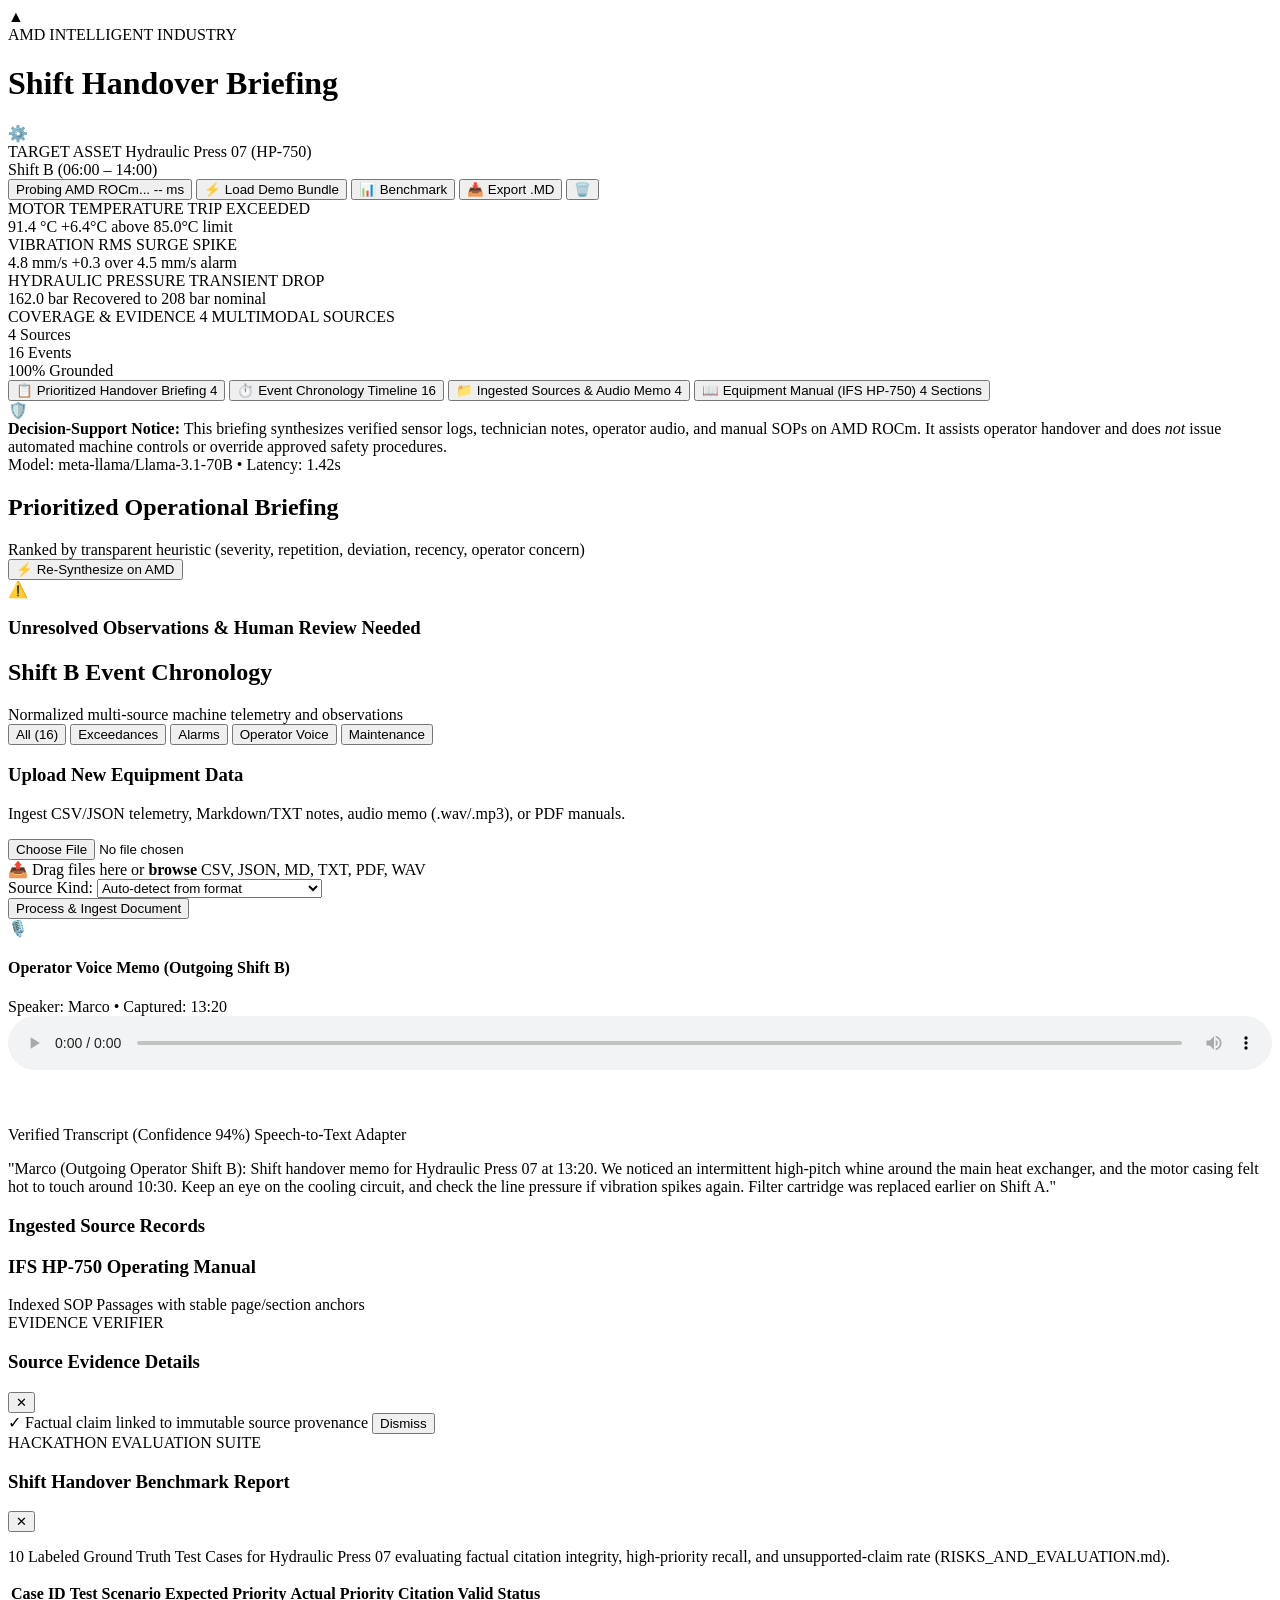
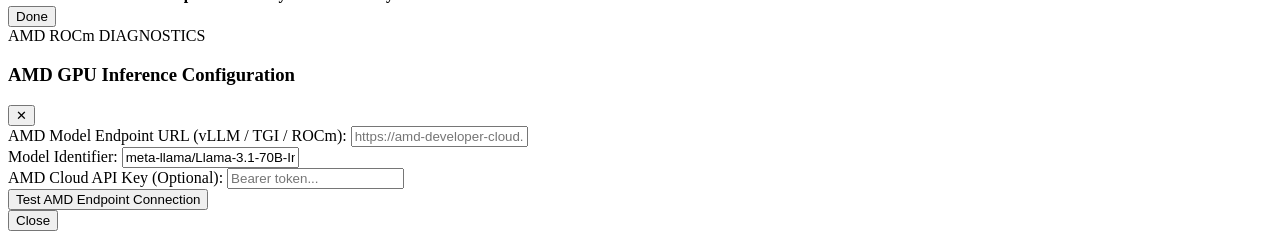
==== app/static/index.html @ 0ea18a29 "feat: complete shift handover briefing prototype for AMD Intelligent Industry track" ====
<!DOCTYPE html>
<html lang="en">
<head>
  <meta charset="UTF-8">
  <meta name="viewport" content="width=device-width, initial-scale=1.0">
  <title>Shift Handover Briefing — AMD Intelligent Industry</title>
  <link rel="preconnect" href="https://fonts.googleapis.com">
  <link rel="preconnect" href="https://fonts.gstatic.com" crossorigin>
  <link href="https://fonts.googleapis.com/css2?family=Inter:wght@300;400;500;600;700&family=JetBrains+Mono:wght@400;500;600&family=Outfit:wght@500;600;700;800&display=swap" rel="stylesheet">
  <link rel="stylesheet" href="/static/css/style.css">
</head>
<body class="dark-theme">

  <!-- Top Navigation & AMD ROCm Bar -->
  <header class="app-header">
    <div class="header-left">
      <div class="brand-badge">
        <span class="amd-icon">▲</span>
        <div class="brand-titles">
          <span class="brand-pre">AMD INTELLIGENT INDUSTRY</span>
          <h1 class="brand-name">Shift Handover Briefing</h1>
        </div>
      </div>
      <div class="asset-selector-pill">
        <span class="asset-icon">⚙️</span>
        <div class="asset-details">
          <span class="asset-label">TARGET ASSET</span>
          <span class="asset-val" id="assetDisplayName">Hydraulic Press 07 (HP-750)</span>
        </div>
        <span class="shift-badge" id="shiftBadge">Shift B (06:00 – 14:00)</span>
      </div>
    </div>

    <div class="header-right">
      <!-- Live AMD Health Badge -->
      <button class="amd-status-pill" id="amdStatusBtn" onclick="openAmdModal()" title="View AMD Inference Diagnostics">
        <span class="pulse-dot" id="amdPulseDot"></span>
        <span class="amd-status-label" id="amdStatusText">Probing AMD ROCm...</span>
        <span class="amd-latency-tag" id="amdLatencyTag">-- ms</span>
      </button>

      <!-- Global Actions -->
      <button class="btn btn-primary" id="btnLoadDemo" onclick="loadDemoBundle()">
        <span class="btn-icon">⚡</span> Load Demo Bundle
      </button>
      <button class="btn btn-outline" id="btnRunBenchmark" onclick="runBenchmark()">
        <span class="btn-icon">📊</span> Benchmark
      </button>
      <button class="btn btn-outline" id="btnExportMd" onclick="exportMarkdown()">
        <span class="btn-icon">📥</span> Export .MD
      </button>
      <button class="btn btn-ghost" id="btnReset" onclick="resetSession()" title="Clear session data">
        <span class="btn-icon">🗑️</span>
      </button>
    </div>
  </header>

  <!-- Telemetry Headline Ticker -->
  <section class="telemetry-deck">
    <div class="telemetry-card alert-critical">
      <div class="telemetry-header">
        <span class="telemetry-name">MOTOR TEMPERATURE</span>
        <span class="telemetry-status-tag tag-critical">TRIP EXCEEDED</span>
      </div>
      <div class="telemetry-body">
        <span class="telemetry-value" id="valMotorTemp">91.4</span>
        <span class="telemetry-unit">°C</span>
        <span class="telemetry-delta">+6.4°C above 85.0°C limit</span>
      </div>
      <div class="telemetry-sparkline" id="sparkMotor">
        <div class="spark-bar" style="height: 40%"></div>
        <div class="spark-bar" style="height: 55%"></div>
        <div class="spark-bar alert" style="height: 80%"></div>
        <div class="spark-bar" style="height: 60%"></div>
        <div class="spark-bar alert" style="height: 85%"></div>
        <div class="spark-bar" style="height: 65%"></div>
        <div class="spark-bar alert-crit" style="height: 100%"></div>
      </div>
    </div>

    <div class="telemetry-card alert-warning">
      <div class="telemetry-header">
        <span class="telemetry-name">VIBRATION RMS</span>
        <span class="telemetry-status-tag tag-warning">SURGE SPIKE</span>
      </div>
      <div class="telemetry-body">
        <span class="telemetry-value" id="valVibRms">4.8</span>
        <span class="telemetry-unit">mm/s</span>
        <span class="telemetry-delta">+0.3 over 4.5 mm/s alarm</span>
      </div>
      <div class="telemetry-sparkline" id="sparkVib">
        <div class="spark-bar" style="height: 35%"></div>
        <div class="spark-bar" style="height: 38%"></div>
        <div class="spark-bar" style="height: 32%"></div>
        <div class="spark-bar alert" style="height: 95%"></div>
        <div class="spark-bar" style="height: 45%"></div>
        <div class="spark-bar" style="height: 40%"></div>
        <div class="spark-bar" style="height: 42%"></div>
      </div>
    </div>

    <div class="telemetry-card">
      <div class="telemetry-header">
        <span class="telemetry-name">HYDRAULIC PRESSURE</span>
        <span class="telemetry-status-tag tag-normal">TRANSIENT DROP</span>
      </div>
      <div class="telemetry-body">
        <span class="telemetry-value" id="valPressure">162.0</span>
        <span class="telemetry-unit">bar</span>
        <span class="telemetry-delta">Recovered to 208 bar nominal</span>
      </div>
      <div class="telemetry-sparkline" id="sparkPressure">
        <div class="spark-bar" style="height: 85%"></div>
        <div class="spark-bar" style="height: 85%"></div>
        <div class="spark-bar alert-dip" style="height: 45%"></div>
        <div class="spark-bar" style="height: 88%"></div>
        <div class="spark-bar" style="height: 82%"></div>
        <div class="spark-bar" style="height: 86%"></div>
        <div class="spark-bar" style="height: 84%"></div>
      </div>
    </div>

    <div class="telemetry-card data-coverage-card">
      <div class="telemetry-header">
        <span class="telemetry-name">COVERAGE & EVIDENCE</span>
        <span class="telemetry-status-tag tag-info">4 MULTIMODAL SOURCES</span>
      </div>
      <div class="coverage-metrics">
        <div class="metric-col">
          <span class="metric-num" id="metricSources">4</span>
          <span class="metric-lbl">Sources</span>
        </div>
        <div class="metric-col">
          <span class="metric-num" id="metricEvents">16</span>
          <span class="metric-lbl">Events</span>
        </div>
        <div class="metric-col">
          <span class="metric-num" id="metricCitations">100%</span>
          <span class="metric-lbl">Grounded</span>
        </div>
      </div>
    </div>
  </section>

  <!-- Tab Bar Navigation -->
  <nav class="app-tabs">
    <button class="tab-btn active" onclick="switchTab('handoverTab')">
      <span class="tab-icon">📋</span> Prioritized Handover Briefing
      <span class="tab-badge" id="tabItemsBadge">4</span>
    </button>
    <button class="tab-btn" onclick="switchTab('timelineTab')">
      <span class="tab-icon">⏱️</span> Event Chronology Timeline
      <span class="tab-badge" id="tabEventsBadge">16</span>
    </button>
    <button class="tab-btn" onclick="switchTab('sourcesTab')">
      <span class="tab-icon">📁</span> Ingested Sources & Audio Memo
      <span class="tab-badge" id="tabSourcesBadge">4</span>
    </button>
    <button class="tab-btn" onclick="switchTab('manualTab')">
      <span class="tab-icon">📖</span> Equipment Manual (IFS HP-750)
      <span class="tab-badge">4 Sections</span>
    </button>
  </nav>

  <!-- Main Work Area -->
  <main class="app-main">

    <!-- TAB 1: Handover Briefing -->
    <section class="tab-content active" id="handoverTab">
      
      <!-- Safety Boundary Banner -->
      <div class="safety-banner">
        <span class="safety-icon">🛡️</span>
        <div class="safety-content">
          <strong>Decision-Support Notice:</strong> This briefing synthesizes verified sensor logs, technician notes, operator audio, and manual SOPs on AMD ROCm. It assists operator handover and does <em>not</em> issue automated machine controls or override approved safety procedures.
        </div>
        <div class="safety-meta" id="handoverMetaPill">
          Model: meta-llama/Llama-3.1-70B • Latency: 1.42s
        </div>
      </div>

      <!-- Action Toolbar -->
      <div class="handover-toolbar">
        <div class="toolbar-left">
          <h2>Prioritized Operational Briefing</h2>
          <span class="toolbar-sub">Ranked by transparent heuristic (severity, repetition, deviation, recency, operator concern)</span>
        </div>
        <div class="toolbar-right">
          <button class="btn btn-sm btn-outline" onclick="generateHandover()">
            <span>⚡</span> Re-Synthesize on AMD
          </button>
        </div>
      </div>

      <!-- Handover Items List -->
      <div class="handover-list" id="handoverItemsContainer">
        <!-- Rendered dynamically -->
      </div>

      <!-- Unresolved Questions / Safety Follow-ups -->
      <div class="unresolved-card" id="unresolvedContainer">
        <div class="unresolved-header">
          <span class="unresolved-icon">⚠️</span>
          <h3>Unresolved Observations & Human Review Needed</h3>
        </div>
        <ul class="unresolved-list" id="unresolvedList">
          <!-- Rendered dynamically -->
        </ul>
      </div>
    </section>

    <!-- TAB 2: Event Chronology Timeline -->
    <section class="tab-content" id="timelineTab">
      <div class="timeline-toolbar">
        <div class="toolbar-left">
          <h2>Shift B Event Chronology</h2>
          <span class="toolbar-sub">Normalized multi-source machine telemetry and observations</span>
        </div>
        <div class="timeline-filters" id="timelineFilters">
          <button class="filter-pill active" onclick="filterTimeline('all')">All (16)</button>
          <button class="filter-pill" onclick="filterTimeline('threshold_exceeded')">Exceedances</button>
          <button class="filter-pill" onclick="filterTimeline('alarm')">Alarms</button>
          <button class="filter-pill" onclick="filterTimeline('operator_observation')">Operator Voice</button>
          <button class="filter-pill" onclick="filterTimeline('maintenance')">Maintenance</button>
        </div>
      </div>

      <div class="timeline-track" id="timelineTrackContainer">
        <!-- Rendered dynamically -->
      </div>
    </section>

    <!-- TAB 3: Ingested Sources & Audio Memo -->
    <section class="tab-content" id="sourcesTab">
      <div class="sources-grid">
        
        <!-- Left: Upload Box -->
        <div class="sources-col">
          <div class="panel-card">
            <h3>Upload New Equipment Data</h3>
            <p class="panel-desc">Ingest CSV/JSON telemetry, Markdown/TXT notes, audio memo (.wav/.mp3), or PDF manuals.</p>

            <form class="upload-dropzone" id="uploadForm" onsubmit="handleUpload(event)">
              <input type="file" id="fileInput" required class="file-input-hidden" onchange="updateFileName(this)">
              <div class="dropzone-content" onclick="document.getElementById('fileInput').click()">
                <span class="dropzone-icon">📤</span>
                <span class="dropzone-text" id="dropzoneText">Drag files here or <strong>browse</strong></span>
                <span class="dropzone-types">CSV, JSON, MD, TXT, PDF, WAV</span>
              </div>
              
              <div class="upload-options">
                <div class="form-row">
                  <label for="uploadKind">Source Kind:</label>
                  <select id="uploadKind" class="form-select">
                    <option value="">Auto-detect from format</option>
                    <option value="machine_log">Machine Telemetry (CSV/JSON)</option>
                    <option value="maintenance_note">Maintenance Note (MD/TXT)</option>
                    <option value="operator_audio">Operator Voice Memo (WAV/MP3)</option>
                    <option value="manual">Equipment Manual (PDF/MD)</option>
                  </select>
                </div>
              </div>

              <button type="submit" class="btn btn-primary btn-block" id="btnUploadSubmit">
                Process & Ingest Document
              </button>
            </form>
          </div>

          <!-- Operator Audio Player Card -->
          <div class="panel-card audio-panel" id="audioMemoPanel">
            <div class="audio-panel-header">
              <span class="audio-icon">🎙️</span>
              <div>
                <h4>Operator Voice Memo (Outgoing Shift B)</h4>
                <span class="audio-meta">Speaker: Marco • Captured: 13:20</span>
              </div>
            </div>

            <!-- HTML5 Audio Controller -->
            <div class="audio-player-wrapper">
              <audio id="audioPlayer" controls preload="metadata" style="width: 100%;">
                <source src="/api/sources/src-audio-memo-marco/download" type="audio/wav">
                Your browser does not support audio playback.
              </audio>
            </div>

            <!-- Waveform Canvas -->
            <canvas id="waveformCanvas" class="waveform-canvas" width="400" height="48"></canvas>

            <div class="transcript-box">
              <div class="transcript-header">
                <span>Verified Transcript (Confidence 94%)</span>
                <span class="transcript-model">Speech-to-Text Adapter</span>
              </div>
              <p class="transcript-text" id="transcriptText">
                "Marco (Outgoing Operator Shift B): Shift handover memo for Hydraulic Press 07 at 13:20. We noticed an intermittent high-pitch whine around the main heat exchanger, and the motor casing felt hot to touch around 10:30. Keep an eye on the cooling circuit, and check the line pressure if vibration spikes again. Filter cartridge was replaced earlier on Shift A."
              </p>
            </div>
          </div>
        </div>

        <!-- Right: Ingested Documents List -->
        <div class="sources-col">
          <div class="panel-card">
            <h3>Ingested Source Records</h3>
            <div class="sources-list" id="sourcesListContainer">
              <!-- Rendered dynamically -->
            </div>
          </div>
        </div>

      </div>
    </section>

    <!-- TAB 4: Manual & SOP Knowledge Base -->
    <section class="tab-content" id="manualTab">
      <div class="manual-viewer">
        <div class="manual-sidebar">
          <h3>IFS HP-750 Operating Manual</h3>
          <span class="manual-sub">Indexed SOP Passages with stable page/section anchors</span>
          <div class="manual-nav" id="manualNav">
            <!-- Rendered dynamically -->
          </div>
        </div>
        <div class="manual-display" id="manualDisplay">
          <div class="manual-passage-view" id="manualPassageContent">
            <!-- Rendered dynamically -->
          </div>
        </div>
      </div>
    </section>

  </main>

  <!-- Evidence Inspector Drawer / Modal -->
  <div class="modal-overlay" id="evidenceModal" onclick="closeEvidenceModal(event)">
    <div class="modal-card modal-evidence">
      <div class="modal-header">
        <div class="modal-title-row">
          <span class="modal-badge">EVIDENCE VERIFIER</span>
          <h3 id="evidenceTitle">Source Evidence Details</h3>
        </div>
        <button class="modal-close" onclick="closeEvidenceModalDirect()">✕</button>
      </div>
      <div class="modal-body" id="evidenceBody">
        <!-- Rendered dynamically -->
      </div>
      <div class="modal-footer">
        <span class="evidence-grounded-note">✓ Factual claim linked to immutable source provenance</span>
        <button class="btn btn-outline" onclick="closeEvidenceModalDirect()">Dismiss</button>
      </div>
    </div>
  </div>

  <!-- Benchmark Evaluation Modal -->
  <div class="modal-overlay" id="benchmarkModal" onclick="closeBenchmarkModal(event)">
    <div class="modal-card modal-lg">
      <div class="modal-header">
        <div class="modal-title-row">
          <span class="modal-badge-amd">HACKATHON EVALUATION SUITE</span>
          <h3>Shift Handover Benchmark Report</h3>
        </div>
        <button class="modal-close" onclick="closeBenchmarkModalDirect()">✕</button>
      </div>

      <div class="modal-body">
        <p class="benchmark-intro">
          10 Labeled Ground Truth Test Cases for Hydraulic Press 07 evaluating factual citation integrity, high-priority recall, and unsupported-claim rate (RISKS_AND_EVALUATION.md).
        </p>

        <!-- Benchmark Scorecards -->
        <div class="benchmark-scorecards" id="benchmarkScorecards">
          <!-- Rendered dynamically -->
        </div>

        <!-- Detailed Test Case Table -->
        <div class="benchmark-table-wrapper">
          <table class="benchmark-table">
            <thead>
              <tr>
                <th>Case ID</th>
                <th>Test Scenario</th>
                <th>Expected Priority</th>
                <th>Actual Priority</th>
                <th>Citation Valid</th>
                <th>Status</th>
              </tr>
            </thead>
            <tbody id="benchmarkTableBody">
              <!-- Rendered dynamically -->
            </tbody>
          </table>
        </div>
      </div>

      <div class="modal-footer">
        <button class="btn btn-primary" onclick="closeBenchmarkModalDirect()">Done</button>
      </div>
    </div>
  </div>

  <!-- AMD Endpoint Diagnostics Modal -->
  <div class="modal-overlay" id="amdModal" onclick="closeAmdModal(event)">
    <div class="modal-card">
      <div class="modal-header">
        <div class="modal-title-row">
          <span class="modal-badge-amd">AMD ROCm DIAGNOSTICS</span>
          <h3>AMD GPU Inference Configuration</h3>
        </div>
        <button class="modal-close" onclick="closeAmdModalDirect()">✕</button>
      </div>

      <div class="modal-body">
        <div class="amd-info-box" id="amdDiagInfo">
          <!-- Rendered dynamically -->
        </div>

        <form class="amd-config-form" onsubmit="testAmdEndpoint(event)">
          <div class="form-group">
            <label for="cfgAmdUrl">AMD Model Endpoint URL (vLLM / TGI / ROCm):</label>
            <input type="text" id="cfgAmdUrl" class="form-input" placeholder="https://amd-developer-cloud.example.com/v1">
          </div>
          <div class="form-group">
            <label for="cfgAmdModel">Model Identifier:</label>
            <input type="text" id="cfgAmdModel" class="form-input" value="meta-llama/Llama-3.1-70B-Instruct">
          </div>
          <div class="form-group">
            <label for="cfgAmdKey">AMD Cloud API Key (Optional):</label>
            <input type="password" id="cfgAmdKey" class="form-input" placeholder="Bearer token...">
          </div>
          <button type="submit" class="btn btn-outline" id="btnTestAmd">
            Test AMD Endpoint Connection
          </button>
        </form>
      </div>

      <div class="modal-footer">
        <button class="btn btn-primary" onclick="closeAmdModalDirect()">Close</button>
      </div>
    </div>
  </div>

  <!-- Scripts -->
  <script src="/static/js/app.js"></script>
</body>
</html>
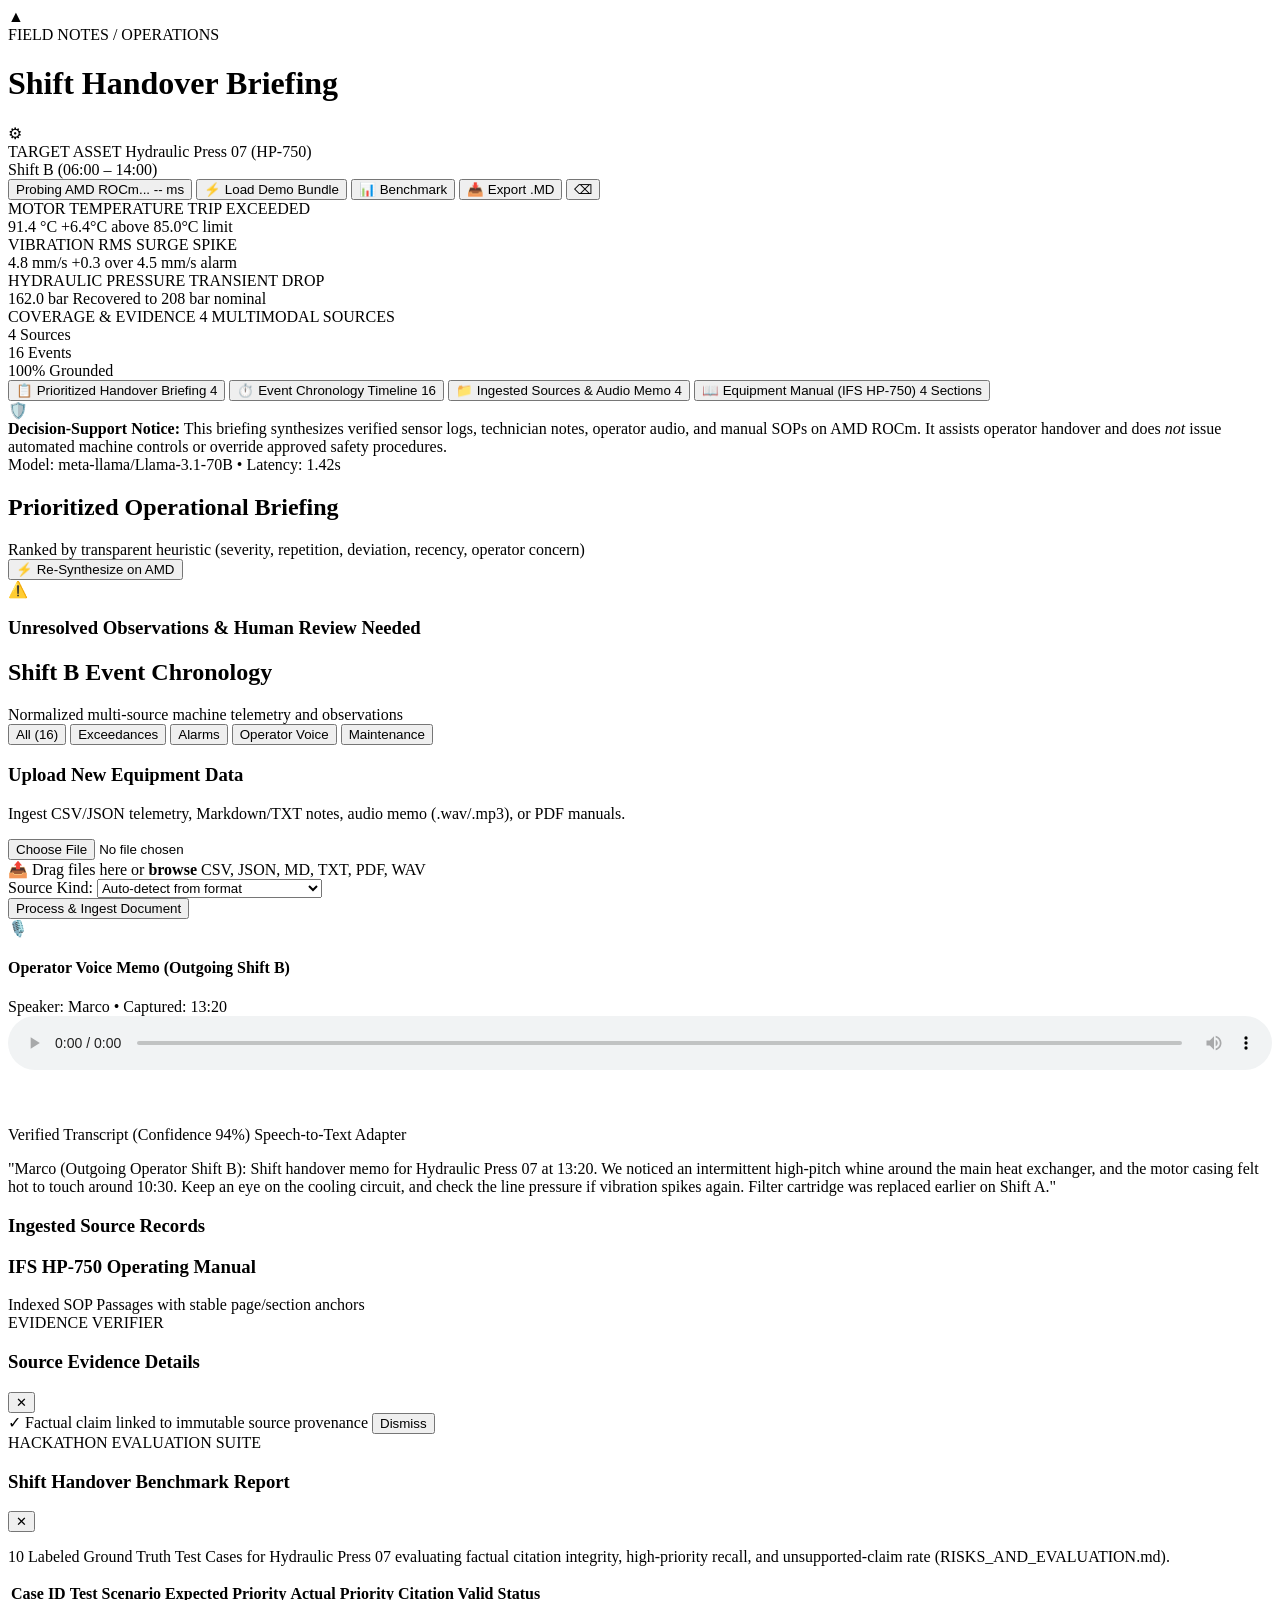
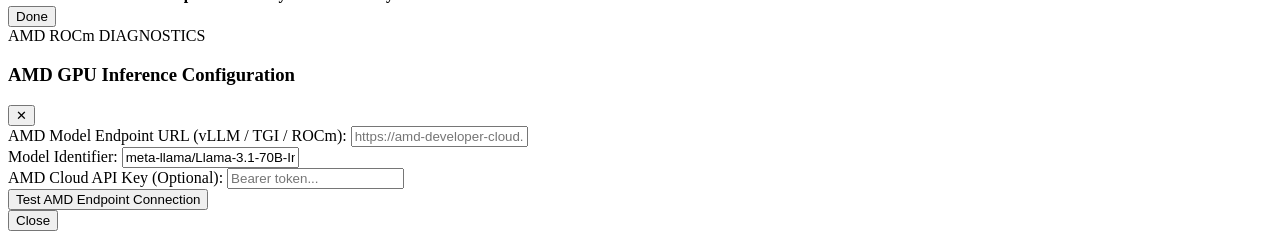
==== commit c737cb43: "feat: refine shift handover experience Add configurable API safety limits, launch tooling, and cover" ====
--- a/app/static/index.html
+++ b/app/static/index.html
@@ -3,11 +3,11 @@
 <head>
   <meta charset="UTF-8">
   <meta name="viewport" content="width=device-width, initial-scale=1.0">
-  <title>Shift Handover Briefing — AMD Intelligent Industry</title>
+  <title>Shift Handover Briefing — Field Notes</title>
   <link rel="preconnect" href="https://fonts.googleapis.com">
   <link rel="preconnect" href="https://fonts.gstatic.com" crossorigin>
-  <link href="https://fonts.googleapis.com/css2?family=Inter:wght@300;400;500;600;700&family=JetBrains+Mono:wght@400;500;600&family=Outfit:wght@500;600;700;800&display=swap" rel="stylesheet">
-  <link rel="stylesheet" href="/static/css/style.css">
+  <link href="https://fonts.googleapis.com/css2?family=DM+Sans:wght@400;500;600;700&family=DM+Mono:wght@400;500;600&family=Fraunces:opsz,wght@9..144,500;9..144,600;9..144,700&display=swap" rel="stylesheet">
+  <link rel="stylesheet" href="/static/css/style.css?v=2">
 </head>
 <body class="dark-theme">
 
@@ -15,14 +15,14 @@
   <header class="app-header">
     <div class="header-left">
       <div class="brand-badge">
-        <span class="amd-icon">▲</span>
+        <span class="amd-icon" aria-hidden="true">▲</span>
         <div class="brand-titles">
-          <span class="brand-pre">AMD INTELLIGENT INDUSTRY</span>
+          <span class="brand-pre">FIELD NOTES / OPERATIONS</span>
           <h1 class="brand-name">Shift Handover Briefing</h1>
         </div>
       </div>
       <div class="asset-selector-pill">
-        <span class="asset-icon">⚙️</span>
+        <span class="asset-icon" aria-hidden="true">⚙</span>
         <div class="asset-details">
           <span class="asset-label">TARGET ASSET</span>
           <span class="asset-val" id="assetDisplayName">Hydraulic Press 07 (HP-750)</span>
@@ -49,8 +49,8 @@
       <button class="btn btn-outline" id="btnExportMd" onclick="exportMarkdown()">
         <span class="btn-icon">📥</span> Export .MD
       </button>
-      <button class="btn btn-ghost" id="btnReset" onclick="resetSession()" title="Clear session data">
-        <span class="btn-icon">🗑️</span>
+      <button class="btn btn-ghost" id="btnReset" onclick="resetSession()" title="Clear session data" aria-label="Clear session data">
+        <span class="btn-icon">⌫</span>
       </button>
     </div>
   </header>
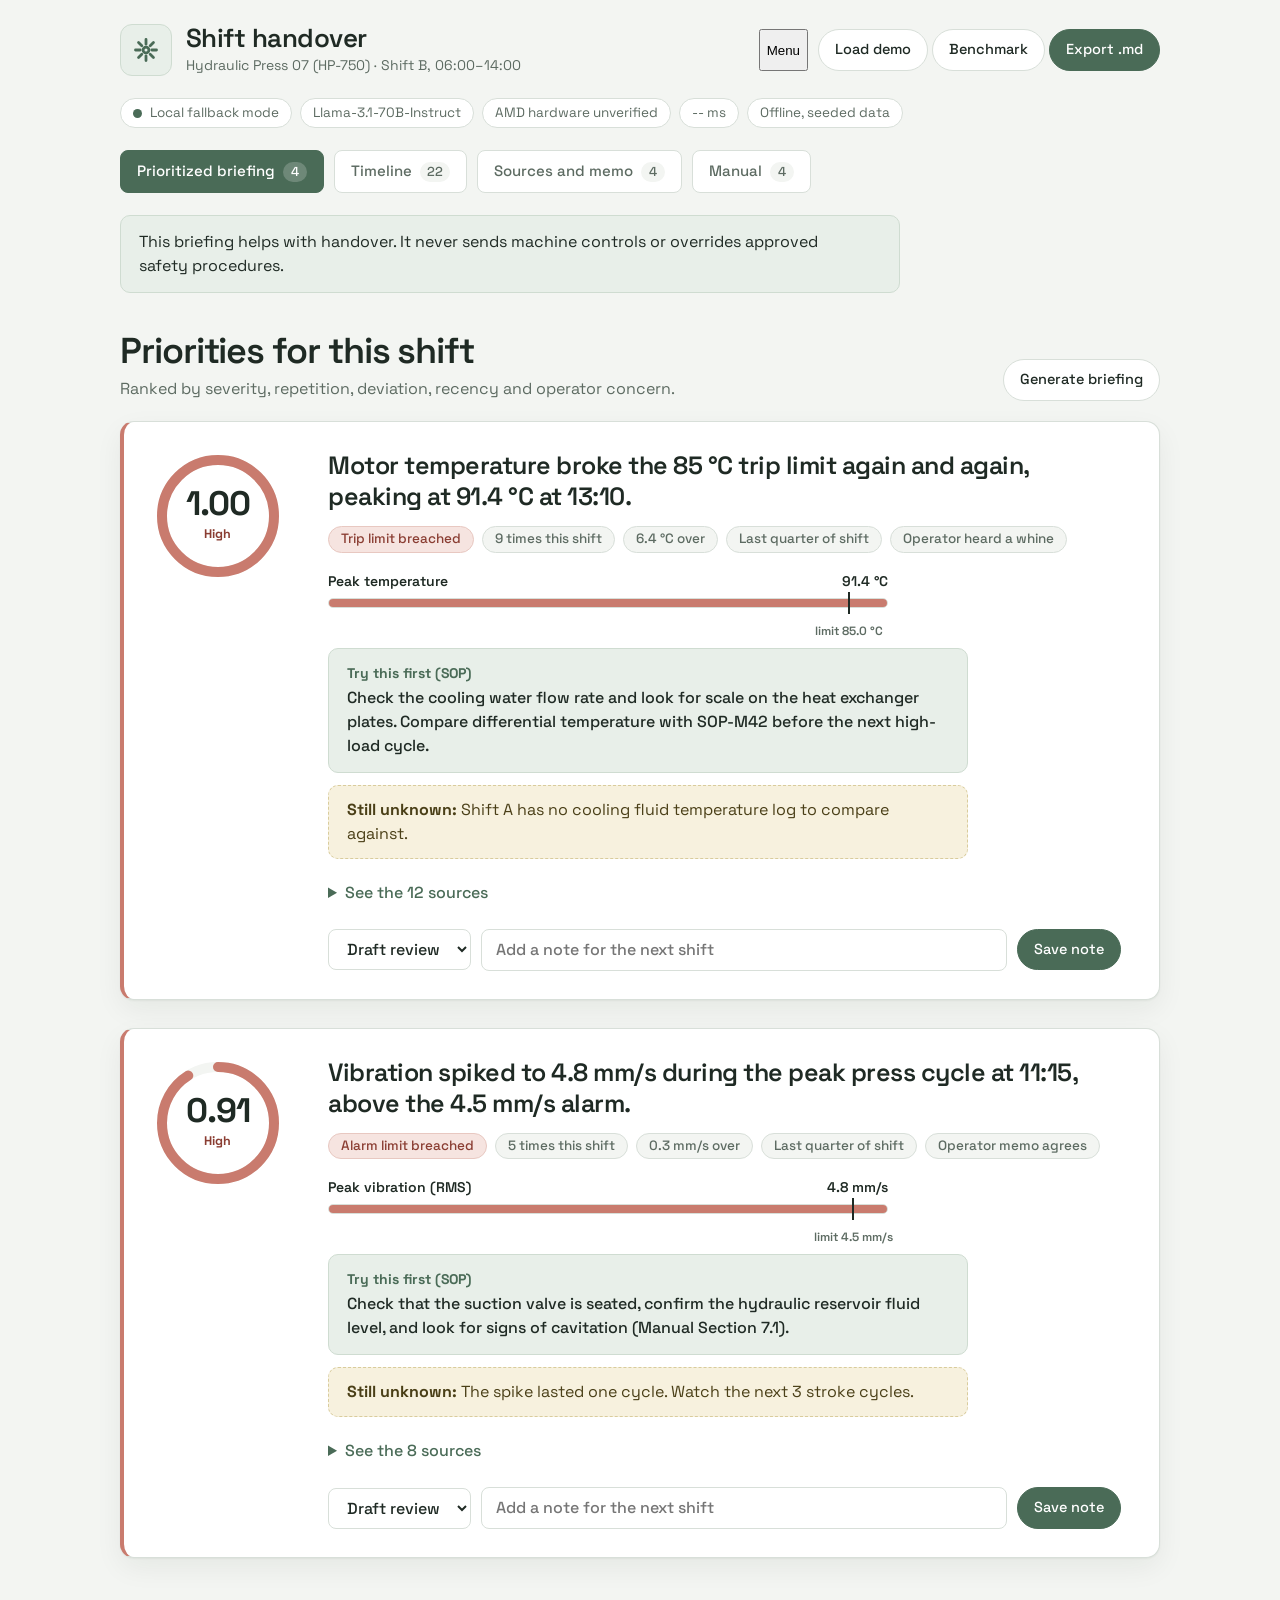
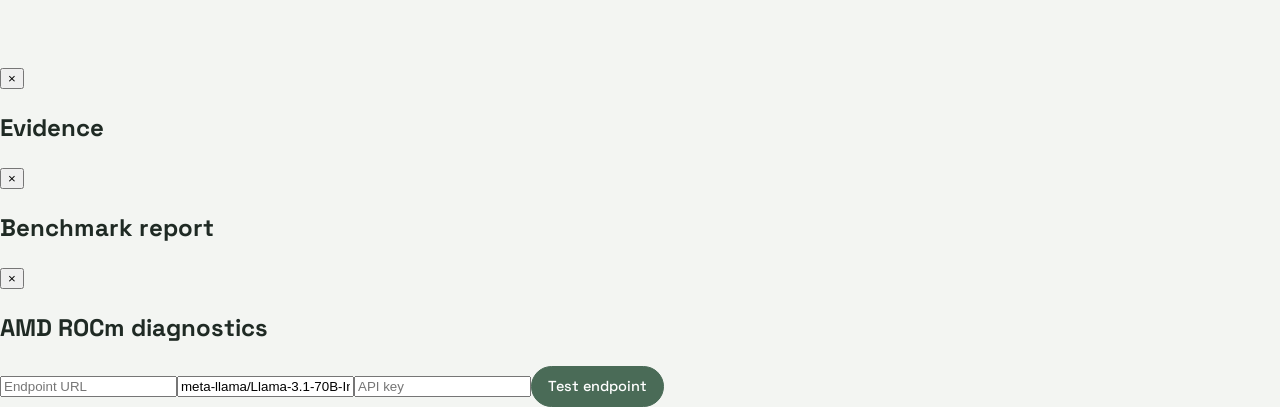
==== commit e93546e2: "fix: harden demo claims and responsive briefing UI Clarify AMD endpoint and synthetic audio provenan" ====
--- a/app/static/index.html
+++ b/app/static/index.html
@@ -1,447 +1,327 @@
 <!DOCTYPE html>
 <html lang="en">
 <head>
-  <meta charset="UTF-8">
-  <meta name="viewport" content="width=device-width, initial-scale=1.0">
-  <title>Shift Handover Briefing — Field Notes</title>
-  <link rel="preconnect" href="https://fonts.googleapis.com">
-  <link rel="preconnect" href="https://fonts.gstatic.com" crossorigin>
-  <link href="https://fonts.googleapis.com/css2?family=DM+Sans:wght@400;500;600;700&family=DM+Mono:wght@400;500;600&family=Fraunces:opsz,wght@9..144,500;9..144,600;9..144,700&display=swap" rel="stylesheet">
-  <link rel="stylesheet" href="/static/css/style.css?v=2">
+<meta charset="utf-8">
+<meta name="viewport" content="width=device-width, initial-scale=1, viewport-fit=cover">
+<title>Shift handover briefing · Hydraulic Press 07</title>
+<link rel="preconnect" href="https://fonts.googleapis.com">
+<link href="https://fonts.googleapis.com/css2?family=Space+Grotesk:wght@400;500;600;700&display=swap" rel="stylesheet">
+<link rel="stylesheet" href="/static/css/muted-runtime.css">
+<style>
+:root{
+  --bg:#f3f5f2; --card:#ffffff; --ink:#1f2a24; --muted:#5d6b62; --line:#d8dfd9; --shadow:#d8dfd9;
+  --violet:#4a6b57; --coral:#c97b6e; --lemon:#efe6c8; --mint:#dfe9dc; --sky:#e4ecf0; --pink:#ece7ef;
+  --tint:#e8efe9; --tint-line:#cfdcd1; --warn-bg:#f7f1de; --warn-line:#d9cc9c; --warn-ink:#4a3f17;
+  --crit-bg:#f6e4e0; --crit-line:#e8c8c1; --crit-ink:#8a3d32; --on-pri:#ffffff;
+  color-scheme:light;
+  box-sizing:border-box; padding-top:env(safe-area-inset-top,0px); padding-bottom:env(safe-area-inset-bottom,0px);
+}
+@media (prefers-color-scheme: dark){
+  :root:not([data-theme="light"]){
+    --bg:#151b17; --card:#1e2621; --ink:#e8efe9; --muted:#9fb0a4; --line:#2f3a33; --shadow:#000;
+    --violet:#7fa68c; --coral:#d98f82; --tint:#243029; --tint-line:#34443a; --warn-bg:#2c281a; --warn-line:#4d4528; --warn-ink:#e6dcae;
+    --crit-bg:#33211e; --crit-line:#573630; --crit-ink:#f0aaa0; --on-pri:#12201a; color-scheme:dark;
+  }
+}
+:root[data-theme="dark"]{--bg:#151b17;--card:#1e2621;--ink:#e8efe9;--muted:#9fb0a4;--line:#2f3a33;--shadow:#000;--violet:#7fa68c;--coral:#d98f82;--tint:#243029;--tint-line:#34443a;--warn-bg:#2c281a;--warn-line:#4d4528;--warn-ink:#e6dcae;--crit-bg:#33211e;--crit-line:#573630;--crit-ink:#f0aaa0;--on-pri:#12201a;color-scheme:dark}
+html{scroll-padding-top:env(safe-area-inset-top,0px)}
+*{box-sizing:border-box}
+body{margin:0;background:var(--bg);color:var(--ink);font:16px/1.5 "Space Grotesk",system-ui,-apple-system,"Segoe UI",Roboto,sans-serif;background-image:radial-gradient(circle at 1px 1px,rgba(110,150,115,.25) 1.5px,transparent 0);background-size:22px 22px}
+.wrap{max-width:1080px;margin:0 auto;padding:24px 20px 80px}
+:focus-visible{outline:3px solid var(--violet);outline-offset:3px}
+
+/* top bar */
+.top{display:flex;flex-wrap:wrap;gap:16px;align-items:center;justify-content:space-between}
+.brand{display:flex;gap:14px;align-items:center}
+.logo{width:52px;height:52px;border:2px solid var(--line);border-radius:16px;background:var(--lemon);display:grid;place-items:center;box-shadow:4px 4px 0 var(--shadow);transform:rotate(-6deg)}
+.brand h1{margin:0;font-size:26px;line-height:1.1;letter-spacing:-.02em;font-weight:700}
+.brand p{margin:2px 0 0;color:var(--muted);font-size:14px}
+.acts{display:flex;gap:10px;flex-wrap:wrap}
+.btn{font:inherit;font-weight:600;font-size:14.5px;color:#26352c;background:var(--card);border:2px solid var(--line);border-radius:999px;padding:9px 16px;cursor:pointer;box-shadow:3px 3px 0 var(--shadow);transition:transform .12s,box-shadow .12s}
+.btn:hover{transform:translate(-1px,-1px);box-shadow:4px 4px 0 var(--shadow)}
+.btn:active{transform:translate(3px,3px);box-shadow:0 0 0 var(--shadow)}
+.btn.pri{background:var(--violet);color:#fff}
+.btn.go{background:var(--mint)}
+.card .btn,.btn{color:#26352c}
+.btn.pri{color:#fff}
+
+/* chips row */
+.chips{display:flex;flex-wrap:wrap;gap:8px;margin:22px 0 4px}
+.chip{display:inline-flex;gap:8px;align-items:center;border:2px solid var(--line);border-radius:999px;padding:4px 12px;font-size:13.5px;font-weight:500;background:var(--card)}
+.dot{width:9px;height:9px;border-radius:50%;background:var(--mint);box-shadow:0 0 0 0 var(--mint);animation:ping 2s infinite}
+@keyframes ping{0%{box-shadow:0 0 0 0 rgba(110,170,125,.7)}80%,100%{box-shadow:0 0 0 9px rgba(110,170,125,0)}}
+
+/* tabs */
+.tabs{display:flex;gap:10px;flex-wrap:wrap;margin:22px 0}
+.tab{font:inherit;font-weight:600;font-size:15px;color:var(--ink);background:transparent;border:2px solid var(--line);border-radius:14px;padding:9px 16px;cursor:pointer}
+.tab b{display:inline-block;min-width:24px;text-align:center;margin-left:8px;padding:0 7px;border-radius:999px;background:var(--lemon);color:#26352c;font-size:13px}
+.tab[aria-selected="true"]{background:var(--ink);color:var(--bg);box-shadow:4px 4px 0 var(--violet)}
+
+.notice{display:flex;gap:12px;align-items:flex-start;background:var(--sky);color:#26352c;border:2px solid var(--line);border-radius:18px;padding:14px 18px;box-shadow:4px 4px 0 var(--shadow);font-weight:500;max-width:780px}
+.hd{display:flex;justify-content:space-between;align-items:end;flex-wrap:wrap;gap:12px;margin:40px 0 20px}
+.hd h2{margin:0;font-size:clamp(30px,5vw,46px);line-height:1;letter-spacing:-.03em;font-weight:700}
+.hd p{margin:8px 0 0;color:var(--muted)}
+
+/* briefing cards */
+.card{position:relative;display:grid;grid-template-columns:150px 1fr;gap:26px;background:var(--card);border:2px solid var(--line);border-radius:28px;padding:28px;margin-bottom:28px;box-shadow:8px 8px 0 var(--shadow)}
+.card:nth-of-type(even){transform:rotate(-.3deg)}
+.logo{background:var(--mint)}.tab b{background:var(--pink)}
+.btn.go{background:var(--lemon)}
+.todo{background:var(--mint)}
+.gauge{position:relative;width:132px;height:132px}
+.gauge svg{transform:rotate(-90deg)}
+.gauge .trk{stroke:var(--bg)}
+.gauge .val{stroke:var(--coral);stroke-linecap:round;stroke-dasharray:352;stroke-dashoffset:352;animation:fill 1.2s cubic-bezier(.2,.8,.2,1) .2s forwards}
+@keyframes fill{to{stroke-dashoffset:var(--off)}}
+.gauge div{position:absolute;inset:0;display:grid;place-content:center;text-align:center}
+.gauge strong{font-size:34px;line-height:1;letter-spacing:-.03em}
+.gauge span{font-size:12.5px;font-weight:700;color:#b4453a;margin-top:4px}
+.card h3{margin:0 0 14px;font-size:clamp(20px,2.6vw,25px);line-height:1.25;letter-spacing:-.02em;font-weight:700;max-width:30em}
+.tags{display:flex;flex-wrap:wrap;gap:8px;margin:0 0 18px;padding:0;list-style:none}
+.tags li{border:2px solid var(--line);border-radius:999px;padding:2px 12px;font-size:13.5px;font-weight:600;color:#26352c}
+.tags li:nth-child(1){background:var(--coral)}.tags li:nth-child(2){background:var(--lemon)}.tags li:nth-child(3){background:var(--pink)}.tags li:nth-child(4){background:var(--sky)}.tags li:nth-child(5){background:var(--mint)}
+
+/* limit meter */
+.meter{margin:0 0 20px;max-width:560px}
+.meter .row{display:flex;justify-content:space-between;font-size:14px;font-weight:600;margin-bottom:6px}
+.bar{position:relative;height:18px;border:2px solid var(--line);border-radius:999px;background:var(--bg);overflow:visible}
+.bar i{position:absolute;left:0;top:0;bottom:0;border-radius:999px;background:linear-gradient(90deg,var(--lemon),var(--coral));width:0;animation:grow 1.1s cubic-bezier(.2,.8,.2,1) .3s forwards}
+@keyframes grow{to{width:var(--w)}}
+.bar u{position:absolute;top:-7px;bottom:-7px;width:3px;background:var(--ink);left:var(--lim);text-decoration:none}
+.bar u::after{content:"limit " attr(data-l);position:absolute;top:30px;left:50%;transform:translateX(-50%);font-size:12px;font-weight:600;color:var(--muted);white-space:nowrap}
+.meter{padding-bottom:20px}
+
+.todo{background:var(--mint);color:#26352c;border:2px solid var(--line);border-radius:18px;padding:14px 18px;max-width:640px}
+.todo b{display:block;font-size:14px;margin-bottom:2px}
+.todo p{margin:0;font-weight:500}
+.gap{margin-top:12px;background:var(--lemon);color:#2b2200;border:2px dashed var(--line);border-radius:18px;padding:12px 18px;max-width:640px;font-weight:500}
+
+details{margin-top:18px}
+summary{cursor:pointer;font-weight:700;color:var(--violet);width:max-content;padding:4px 0}
+.ev{display:flex;flex-wrap:wrap;gap:8px;margin-top:10px}
+.ev span{border:2px solid var(--line);border-radius:10px;padding:2px 10px;font-size:13px;font-weight:600;color:#26352c}
+.ev .l{background:#cfe3f1}.ev .a{background:#e3d4f2}.ev .m{background:#cfe5c9}
+
+.foot{display:flex;flex-wrap:wrap;gap:10px;align-items:center;margin-top:20px}
+.foot select,.foot input{font:inherit;font-weight:500;color:var(--ink);background:var(--bg);border:2px solid var(--line);border-radius:999px;padding:8px 14px}
+.foot input{flex:1;min-width:200px}
+.saved{font-weight:600;color:var(--violet)}
+.panel[hidden]{display:none}
+.soon{padding:60px 20px;text-align:center;border:2px dashed var(--line);border-radius:24px;font-weight:600;color:var(--muted)}
+
+@media (max-width:700px){
+  .card{grid-template-columns:1fr;padding:22px;gap:14px;box-shadow:5px 5px 0 var(--shadow)}
+  .card:nth-of-type(even){transform:none}
+}
+@media (prefers-reduced-motion:reduce){
+  .dot,.gauge .val,.bar i{animation:none}
+  .gauge .val{stroke-dashoffset:var(--off)}
+  .bar i{width:var(--w)}
+}
+
+body{background-image:none;font-weight:400}
+.logo{transform:none;box-shadow:none;border:1px solid var(--tint-line);border-radius:12px;background:var(--tint)}
+.logo svg{stroke:var(--violet)}
+.brand h1{font-weight:600}
+.btn{box-shadow:none;border:1px solid var(--line);font-weight:500;background:var(--card);color:var(--ink);transition:background .15s}
+.btn:hover,.btn:active{transform:none;box-shadow:none;background:var(--bg)}
+.btn.pri{background:var(--violet);border-color:var(--violet);color:var(--on-pri)}
+.btn.pri:hover{background:var(--violet);filter:brightness(1.08)}
+.btn.go{background:var(--card)}
+.chip{border:1px solid var(--line);font-weight:400;color:var(--muted)}
+.dot{background:var(--violet);animation:none;box-shadow:none}
+.tab{border:1px solid var(--line);border-radius:8px;font-weight:500;background:var(--card);color:var(--muted)}
+.tab[aria-selected="true"]{background:var(--violet);border-color:var(--violet);color:var(--on-pri);box-shadow:none}
+.tab b{background:var(--bg);color:var(--muted);font-weight:500}
+.tab[aria-selected="true"] b{background:rgba(255,255,255,.2);color:inherit}
+.notice{background:var(--tint);border:1px solid var(--tint-line);box-shadow:none;border-radius:10px;font-weight:400;color:var(--ink)}
+.hd h2{font-weight:600;font-size:clamp(28px,4vw,36px)}
+.card{border:1px solid var(--line);border-left:4px solid var(--coral);border-radius:14px;box-shadow:0 1px 2px rgba(20,30,24,.05),0 10px 28px rgba(20,30,24,.06);transform:none!important}
+.card h3{font-weight:600}
+.gauge circle{stroke-width:10}
+.gauge .val{stroke:var(--coral)}
+.gauge span{color:var(--crit-ink)}
+.tags li{border:1px solid var(--line);background:var(--bg)!important;color:var(--muted);font-weight:500}
+.tags li:first-child{background:var(--crit-bg)!important;border-color:var(--crit-line);color:var(--crit-ink)}
+.bar{height:10px;border:1px solid var(--line);background:var(--bg)}
+.bar i{background:var(--coral)}
+.bar u{background:var(--ink);width:2px}
+.todo{background:var(--tint);border:1px solid var(--tint-line);border-radius:10px;color:var(--ink)}
+.todo b{color:var(--violet)}
+.gap{background:var(--warn-bg);border:1px dashed var(--warn-line);border-radius:10px;color:var(--warn-ink);font-weight:400}
+summary{font-weight:500}
+.ev span{border:1px solid var(--line);border-radius:6px;background:var(--bg)!important;color:var(--muted);font-weight:500}
+.foot select,.foot input{border:1px solid var(--line);background:var(--card);border-radius:8px}
+.soon{border:1px dashed var(--line);border-radius:14px}
+</style>
 </head>
-<body class="dark-theme">
-
-  <!-- Top Navigation & AMD ROCm Bar -->
-  <header class="app-header">
-    <div class="header-left">
-      <div class="brand-badge">
-        <span class="amd-icon" aria-hidden="true">▲</span>
-        <div class="brand-titles">
-          <span class="brand-pre">FIELD NOTES / OPERATIONS</span>
-          <h1 class="brand-name">Shift Handover Briefing</h1>
+<body>
+<div class="wrap">
+  <header class="top">
+    <div class="brand">
+      <div class="logo" aria-hidden="true"><svg width="28" height="28" viewBox="0 0 24 24" fill="none" stroke="#26352c" stroke-width="2.4" stroke-linecap="round" stroke-linejoin="round"><path d="M12 3v4M12 17v4M3 12h4M17 12h4M5.6 5.6l2.8 2.8M15.6 15.6l2.8 2.8M18.4 5.6l-2.8 2.8M8.4 15.6l-2.8 2.8"/><circle cx="12" cy="12" r="2.5"/></svg></div>
+      <div>
+        <h1>Shift handover</h1>
+        <p>Hydraulic Press 07 (HP-750) · Shift B, 06:00–14:00</p>
+      </div>
+    </div>
+    <div class="acts">
+      <button class="menu-toggle" type="button" aria-expanded="false" aria-controls="actionMenu" onclick="toggleActionMenu()">Menu</button>
+      <div class="action-menu" id="actionMenu">
+      <button class="btn" id="btnLoadDemo" onclick="loadDemoBundle()">Load demo</button>
+      <button class="btn" id="btnRunBenchmark" onclick="runBenchmark()">Benchmark</button>
+      <button class="btn pri" id="btnExportMd" onclick="exportMarkdown()">Export .md</button>
+      </div>
+    </div>
+  </header>
+
+  <div class="chips">
+    <span class="chip"><span class="dot" id="amdPulseDot"></span><span id="amdStatusText">Local fallback mode</span></span>
+    <span class="chip" id="amdModelChip">Llama-3.1-70B-Instruct</span>
+    <span class="chip">AMD hardware unverified</span>
+    <span class="chip" id="amdLatencyTag">-- ms</span>
+    <span class="chip" id="sessionModeChip">Offline, seeded data</span>
+  </div>
+
+  <nav class="tabs" role="tablist">
+    <button class="tab" role="tab" aria-selected="true" data-p="p1">Prioritized briefing<b id="tabItemsBadge">4</b></button>
+    <button class="tab" role="tab" aria-selected="false" data-p="p2">Timeline<b id="tabEventsBadge">22</b></button>
+    <button class="tab" role="tab" aria-selected="false" data-p="p3">Sources and memo<b id="tabSourcesBadge">4</b></button>
+    <button class="tab" role="tab" aria-selected="false" data-p="p4">Manual<b>4</b></button>
+  </nav>
+
+  <section class="panel" id="p1">
+    <div class="notice"><span>This briefing helps with handover. It never sends machine controls or overrides approved safety procedures.</span><span id="handoverMetaPill"></span></div>
+
+    <div class="hd">
+      <div>
+        <h2>Priorities for this shift</h2>
+        <p>Ranked by severity, repetition, deviation, recency and operator concern.</p>
+      </div>
+      <button class="btn go" onclick="generateHandover()">Generate briefing</button>
+    </div>
+
+    <div id="handoverItemsContainer" class="handover-items"></div>
+    <div id="unresolvedContainer" class="gap unresolved-card" hidden>
+      <b>Still unknown:</b>
+      <ul id="unresolvedList"></ul>
+    </div>
+    <div class="reference-cards" aria-hidden="true">
+    <article class="card">
+      <div class="gauge" role="img" aria-label="Priority score 1.00, high">
+        <svg width="132" height="132" viewBox="0 0 132 132" fill="none" stroke-width="16"><circle class="trk" cx="66" cy="66" r="56"/><circle class="val" cx="66" cy="66" r="56" style="--off:0"/></svg>
+        <div><strong>1.00</strong><span>High</span></div>
+      </div>
+      <div>
+        <h3>Motor temperature broke the 85 °C trip limit again and again, peaking at 91.4 °C at 13:10.</h3>
+        <ul class="tags">
+          <li>Trip limit breached</li><li>9 times this shift</li><li>6.4 °C over</li><li>Last quarter of shift</li><li>Operator heard a whine</li>
+        </ul>
+        <div class="meter">
+          <div class="row"><span>Peak temperature</span><span>91.4 °C</span></div>
+          <div class="bar"><i style="--w:100%"></i><u style="--lim:93%" data-l="85.0 °C"></u></div>
         </div>
-      </div>
-      <div class="asset-selector-pill">
-        <span class="asset-icon" aria-hidden="true">⚙</span>
-        <div class="asset-details">
-          <span class="asset-label">TARGET ASSET</span>
-          <span class="asset-val" id="assetDisplayName">Hydraulic Press 07 (HP-750)</span>
+        <div class="todo"><b>Try this first (SOP)</b><p>Check the cooling water flow rate and look for scale on the heat exchanger plates. Compare differential temperature with SOP-M42 before the next high-load cycle.</p></div>
+        <p class="gap"><b>Still unknown:</b> Shift A has no cooling fluid temperature log to compare against.</p>
+        <details>
+          <summary>See the 12 sources</summary>
+          <div class="ev">
+            <span class="l">Log row 2</span><span class="l">Log row 5</span><span class="l">Log row 7</span><span class="l">Log row 8</span><span class="l">Log row 11</span><span class="l">Log row 14</span><span class="l">Log row 15</span><span class="l">Log row 16</span>
+            <span class="a">Marco memo 4s–12s</span><span class="m">Manual p. 14 · §2.3</span><span class="m">Manual p. 8 · §1.0</span><span class="m">Manual p. 22 · §4.2</span>
+          </div>
+        </details>
+        <div class="foot">
+          <select aria-label="Review status"><option>Draft review</option><option>Reviewed</option><option>Escalated</option></select>
+          <input type="text" placeholder="Add a note for the next shift" aria-label="Operator note">
+          <button class="btn pri save">Save note</button><span class="saved" aria-live="polite"></span>
         </div>
-        <span class="shift-badge" id="shiftBadge">Shift B (06:00 – 14:00)</span>
-      </div>
-    </div>
-
-    <div class="header-right">
-      <!-- Live AMD Health Badge -->
-      <button class="amd-status-pill" id="amdStatusBtn" onclick="openAmdModal()" title="View AMD Inference Diagnostics">
-        <span class="pulse-dot" id="amdPulseDot"></span>
-        <span class="amd-status-label" id="amdStatusText">Probing AMD ROCm...</span>
-        <span class="amd-latency-tag" id="amdLatencyTag">-- ms</span>
-      </button>
-
-      <!-- Global Actions -->
-      <button class="btn btn-primary" id="btnLoadDemo" onclick="loadDemoBundle()">
-        <span class="btn-icon">⚡</span> Load Demo Bundle
-      </button>
-      <button class="btn btn-outline" id="btnRunBenchmark" onclick="runBenchmark()">
-        <span class="btn-icon">📊</span> Benchmark
-      </button>
-      <button class="btn btn-outline" id="btnExportMd" onclick="exportMarkdown()">
-        <span class="btn-icon">📥</span> Export .MD
-      </button>
-      <button class="btn btn-ghost" id="btnReset" onclick="resetSession()" title="Clear session data" aria-label="Clear session data">
-        <span class="btn-icon">⌫</span>
-      </button>
-    </div>
-  </header>
-
-  <!-- Telemetry Headline Ticker -->
-  <section class="telemetry-deck">
-    <div class="telemetry-card alert-critical">
-      <div class="telemetry-header">
-        <span class="telemetry-name">MOTOR TEMPERATURE</span>
-        <span class="telemetry-status-tag tag-critical">TRIP EXCEEDED</span>
-      </div>
-      <div class="telemetry-body">
-        <span class="telemetry-value" id="valMotorTemp">91.4</span>
-        <span class="telemetry-unit">°C</span>
-        <span class="telemetry-delta">+6.4°C above 85.0°C limit</span>
-      </div>
-      <div class="telemetry-sparkline" id="sparkMotor">
-        <div class="spark-bar" style="height: 40%"></div>
-        <div class="spark-bar" style="height: 55%"></div>
-        <div class="spark-bar alert" style="height: 80%"></div>
-        <div class="spark-bar" style="height: 60%"></div>
-        <div class="spark-bar alert" style="height: 85%"></div>
-        <div class="spark-bar" style="height: 65%"></div>
-        <div class="spark-bar alert-crit" style="height: 100%"></div>
-      </div>
-    </div>
-
-    <div class="telemetry-card alert-warning">
-      <div class="telemetry-header">
-        <span class="telemetry-name">VIBRATION RMS</span>
-        <span class="telemetry-status-tag tag-warning">SURGE SPIKE</span>
-      </div>
-      <div class="telemetry-body">
-        <span class="telemetry-value" id="valVibRms">4.8</span>
-        <span class="telemetry-unit">mm/s</span>
-        <span class="telemetry-delta">+0.3 over 4.5 mm/s alarm</span>
-      </div>
-      <div class="telemetry-sparkline" id="sparkVib">
-        <div class="spark-bar" style="height: 35%"></div>
-        <div class="spark-bar" style="height: 38%"></div>
-        <div class="spark-bar" style="height: 32%"></div>
-        <div class="spark-bar alert" style="height: 95%"></div>
-        <div class="spark-bar" style="height: 45%"></div>
-        <div class="spark-bar" style="height: 40%"></div>
-        <div class="spark-bar" style="height: 42%"></div>
-      </div>
-    </div>
-
-    <div class="telemetry-card">
-      <div class="telemetry-header">
-        <span class="telemetry-name">HYDRAULIC PRESSURE</span>
-        <span class="telemetry-status-tag tag-normal">TRANSIENT DROP</span>
-      </div>
-      <div class="telemetry-body">
-        <span class="telemetry-value" id="valPressure">162.0</span>
-        <span class="telemetry-unit">bar</span>
-        <span class="telemetry-delta">Recovered to 208 bar nominal</span>
-      </div>
-      <div class="telemetry-sparkline" id="sparkPressure">
-        <div class="spark-bar" style="height: 85%"></div>
-        <div class="spark-bar" style="height: 85%"></div>
-        <div class="spark-bar alert-dip" style="height: 45%"></div>
-        <div class="spark-bar" style="height: 88%"></div>
-        <div class="spark-bar" style="height: 82%"></div>
-        <div class="spark-bar" style="height: 86%"></div>
-        <div class="spark-bar" style="height: 84%"></div>
-      </div>
-    </div>
-
-    <div class="telemetry-card data-coverage-card">
-      <div class="telemetry-header">
-        <span class="telemetry-name">COVERAGE & EVIDENCE</span>
-        <span class="telemetry-status-tag tag-info">4 MULTIMODAL SOURCES</span>
-      </div>
-      <div class="coverage-metrics">
-        <div class="metric-col">
-          <span class="metric-num" id="metricSources">4</span>
-          <span class="metric-lbl">Sources</span>
+      </div>
+    </article>
+
+    <article class="card">
+      <div class="gauge" role="img" aria-label="Priority score 0.91, high">
+        <svg width="132" height="132" viewBox="0 0 132 132" fill="none" stroke-width="16"><circle class="trk" cx="66" cy="66" r="56"/><circle class="val" cx="66" cy="66" r="56" style="--off:32"/></svg>
+        <div><strong>0.91</strong><span>High</span></div>
+      </div>
+      <div>
+        <h3>Vibration spiked to 4.8 mm/s during the peak press cycle at 11:15, above the 4.5 mm/s alarm.</h3>
+        <ul class="tags">
+          <li>Alarm limit breached</li><li>5 times this shift</li><li>0.3 mm/s over</li><li>Last quarter of shift</li><li>Operator memo agrees</li>
+        </ul>
+        <div class="meter">
+          <div class="row"><span>Peak vibration (RMS)</span><span>4.8 mm/s</span></div>
+          <div class="bar"><i style="--w:100%"></i><u style="--lim:93.75%" data-l="4.5 mm/s"></u></div>
         </div>
-        <div class="metric-col">
-          <span class="metric-num" id="metricEvents">16</span>
-          <span class="metric-lbl">Events</span>
+        <div class="todo"><b>Try this first (SOP)</b><p>Check that the suction valve is seated, confirm the hydraulic reservoir fluid level, and look for signs of cavitation (Manual Section 7.1).</p></div>
+        <p class="gap"><b>Still unknown:</b> The spike lasted one cycle. Watch the next 3 stroke cycles.</p>
+        <details>
+          <summary>See the 8 sources</summary>
+          <div class="ev">
+            <span class="l">Log row 3</span><span class="l">Log row 6</span><span class="l">Log row 12</span><span class="l">Log row 13</span>
+            <span class="a">Marco memo 12s–18s</span><span class="m">Manual p. 8 · §1.0</span><span class="m">Manual p. 14 · §2.3</span><span class="m">Manual p. 22 · §7.1</span>
+          </div>
+        </details>
+        <div class="foot">
+          <select aria-label="Review status"><option>Draft review</option><option>Reviewed</option><option>Escalated</option></select>
+          <input type="text" placeholder="Add a note for the next shift" aria-label="Operator note">
+          <button class="btn pri save">Save note</button><span class="saved" aria-live="polite"></span>
         </div>
-        <div class="metric-col">
-          <span class="metric-num" id="metricCitations">100%</span>
-          <span class="metric-lbl">Grounded</span>
-        </div>
-      </div>
+      </div>
+    </article>
     </div>
   </section>
 
-  <!-- Tab Bar Navigation -->
-  <nav class="app-tabs">
-    <button class="tab-btn active" onclick="switchTab('handoverTab')">
-      <span class="tab-icon">📋</span> Prioritized Handover Briefing
-      <span class="tab-badge" id="tabItemsBadge">4</span>
-    </button>
-    <button class="tab-btn" onclick="switchTab('timelineTab')">
-      <span class="tab-icon">⏱️</span> Event Chronology Timeline
-      <span class="tab-badge" id="tabEventsBadge">16</span>
-    </button>
-    <button class="tab-btn" onclick="switchTab('sourcesTab')">
-      <span class="tab-icon">📁</span> Ingested Sources & Audio Memo
-      <span class="tab-badge" id="tabSourcesBadge">4</span>
-    </button>
-    <button class="tab-btn" onclick="switchTab('manualTab')">
-      <span class="tab-icon">📖</span> Equipment Manual (IFS HP-750)
-      <span class="tab-badge">4 Sections</span>
-    </button>
-  </nav>
-
-  <!-- Main Work Area -->
-  <main class="app-main">
-
-    <!-- TAB 1: Handover Briefing -->
-    <section class="tab-content active" id="handoverTab">
-      
-      <!-- Safety Boundary Banner -->
-      <div class="safety-banner">
-        <span class="safety-icon">🛡️</span>
-        <div class="safety-content">
-          <strong>Decision-Support Notice:</strong> This briefing synthesizes verified sensor logs, technician notes, operator audio, and manual SOPs on AMD ROCm. It assists operator handover and does <em>not</em> issue automated machine controls or override approved safety procedures.
-        </div>
-        <div class="safety-meta" id="handoverMetaPill">
-          Model: meta-llama/Llama-3.1-70B • Latency: 1.42s
-        </div>
-      </div>
-
-      <!-- Action Toolbar -->
-      <div class="handover-toolbar">
-        <div class="toolbar-left">
-          <h2>Prioritized Operational Briefing</h2>
-          <span class="toolbar-sub">Ranked by transparent heuristic (severity, repetition, deviation, recency, operator concern)</span>
-        </div>
-        <div class="toolbar-right">
-          <button class="btn btn-sm btn-outline" onclick="generateHandover()">
-            <span>⚡</span> Re-Synthesize on AMD
-          </button>
-        </div>
-      </div>
-
-      <!-- Handover Items List -->
-      <div class="handover-list" id="handoverItemsContainer">
-        <!-- Rendered dynamically -->
-      </div>
-
-      <!-- Unresolved Questions / Safety Follow-ups -->
-      <div class="unresolved-card" id="unresolvedContainer">
-        <div class="unresolved-header">
-          <span class="unresolved-icon">⚠️</span>
-          <h3>Unresolved Observations & Human Review Needed</h3>
-        </div>
-        <ul class="unresolved-list" id="unresolvedList">
-          <!-- Rendered dynamically -->
-        </ul>
-      </div>
-    </section>
-
-    <!-- TAB 2: Event Chronology Timeline -->
-    <section class="tab-content" id="timelineTab">
-      <div class="timeline-toolbar">
-        <div class="toolbar-left">
-          <h2>Shift B Event Chronology</h2>
-          <span class="toolbar-sub">Normalized multi-source machine telemetry and observations</span>
-        </div>
-        <div class="timeline-filters" id="timelineFilters">
-          <button class="filter-pill active" onclick="filterTimeline('all')">All (16)</button>
-          <button class="filter-pill" onclick="filterTimeline('threshold_exceeded')">Exceedances</button>
-          <button class="filter-pill" onclick="filterTimeline('alarm')">Alarms</button>
-          <button class="filter-pill" onclick="filterTimeline('operator_observation')">Operator Voice</button>
-          <button class="filter-pill" onclick="filterTimeline('maintenance')">Maintenance</button>
-        </div>
-      </div>
-
-      <div class="timeline-track" id="timelineTrackContainer">
-        <!-- Rendered dynamically -->
-      </div>
-    </section>
-
-    <!-- TAB 3: Ingested Sources & Audio Memo -->
-    <section class="tab-content" id="sourcesTab">
-      <div class="sources-grid">
-        
-        <!-- Left: Upload Box -->
-        <div class="sources-col">
-          <div class="panel-card">
-            <h3>Upload New Equipment Data</h3>
-            <p class="panel-desc">Ingest CSV/JSON telemetry, Markdown/TXT notes, audio memo (.wav/.mp3), or PDF manuals.</p>
-
-            <form class="upload-dropzone" id="uploadForm" onsubmit="handleUpload(event)">
-              <input type="file" id="fileInput" required class="file-input-hidden" onchange="updateFileName(this)">
-              <div class="dropzone-content" onclick="document.getElementById('fileInput').click()">
-                <span class="dropzone-icon">📤</span>
-                <span class="dropzone-text" id="dropzoneText">Drag files here or <strong>browse</strong></span>
-                <span class="dropzone-types">CSV, JSON, MD, TXT, PDF, WAV</span>
-              </div>
-              
-              <div class="upload-options">
-                <div class="form-row">
-                  <label for="uploadKind">Source Kind:</label>
-                  <select id="uploadKind" class="form-select">
-                    <option value="">Auto-detect from format</option>
-                    <option value="machine_log">Machine Telemetry (CSV/JSON)</option>
-                    <option value="maintenance_note">Maintenance Note (MD/TXT)</option>
-                    <option value="operator_audio">Operator Voice Memo (WAV/MP3)</option>
-                    <option value="manual">Equipment Manual (PDF/MD)</option>
-                  </select>
-                </div>
-              </div>
-
-              <button type="submit" class="btn btn-primary btn-block" id="btnUploadSubmit">
-                Process & Ingest Document
-              </button>
-            </form>
-          </div>
-
-          <!-- Operator Audio Player Card -->
-          <div class="panel-card audio-panel" id="audioMemoPanel">
-            <div class="audio-panel-header">
-              <span class="audio-icon">🎙️</span>
-              <div>
-                <h4>Operator Voice Memo (Outgoing Shift B)</h4>
-                <span class="audio-meta">Speaker: Marco • Captured: 13:20</span>
-              </div>
-            </div>
-
-            <!-- HTML5 Audio Controller -->
-            <div class="audio-player-wrapper">
-              <audio id="audioPlayer" controls preload="metadata" style="width: 100%;">
-                <source src="/api/sources/src-audio-memo-marco/download" type="audio/wav">
-                Your browser does not support audio playback.
-              </audio>
-            </div>
-
-            <!-- Waveform Canvas -->
-            <canvas id="waveformCanvas" class="waveform-canvas" width="400" height="48"></canvas>
-
-            <div class="transcript-box">
-              <div class="transcript-header">
-                <span>Verified Transcript (Confidence 94%)</span>
-                <span class="transcript-model">Speech-to-Text Adapter</span>
-              </div>
-              <p class="transcript-text" id="transcriptText">
-                "Marco (Outgoing Operator Shift B): Shift handover memo for Hydraulic Press 07 at 13:20. We noticed an intermittent high-pitch whine around the main heat exchanger, and the motor casing felt hot to touch around 10:30. Keep an eye on the cooling circuit, and check the line pressure if vibration spikes again. Filter cartridge was replaced earlier on Shift A."
-              </p>
-            </div>
-          </div>
-        </div>
-
-        <!-- Right: Ingested Documents List -->
-        <div class="sources-col">
-          <div class="panel-card">
-            <h3>Ingested Source Records</h3>
-            <div class="sources-list" id="sourcesListContainer">
-              <!-- Rendered dynamically -->
-            </div>
-          </div>
-        </div>
-
-      </div>
-    </section>
-
-    <!-- TAB 4: Manual & SOP Knowledge Base -->
-    <section class="tab-content" id="manualTab">
-      <div class="manual-viewer">
-        <div class="manual-sidebar">
-          <h3>IFS HP-750 Operating Manual</h3>
-          <span class="manual-sub">Indexed SOP Passages with stable page/section anchors</span>
-          <div class="manual-nav" id="manualNav">
-            <!-- Rendered dynamically -->
-          </div>
-        </div>
-        <div class="manual-display" id="manualDisplay">
-          <div class="manual-passage-view" id="manualPassageContent">
-            <!-- Rendered dynamically -->
-          </div>
-        </div>
-      </div>
-    </section>
-
-  </main>
-
-  <!-- Evidence Inspector Drawer / Modal -->
-  <div class="modal-overlay" id="evidenceModal" onclick="closeEvidenceModal(event)">
-    <div class="modal-card modal-evidence">
-      <div class="modal-header">
-        <div class="modal-title-row">
-          <span class="modal-badge">EVIDENCE VERIFIER</span>
-          <h3 id="evidenceTitle">Source Evidence Details</h3>
-        </div>
-        <button class="modal-close" onclick="closeEvidenceModalDirect()">✕</button>
-      </div>
-      <div class="modal-body" id="evidenceBody">
-        <!-- Rendered dynamically -->
-      </div>
-      <div class="modal-footer">
-        <span class="evidence-grounded-note">✓ Factual claim linked to immutable source provenance</span>
-        <button class="btn btn-outline" onclick="closeEvidenceModalDirect()">Dismiss</button>
-      </div>
-    </div>
-  </div>
-
-  <!-- Benchmark Evaluation Modal -->
-  <div class="modal-overlay" id="benchmarkModal" onclick="closeBenchmarkModal(event)">
-    <div class="modal-card modal-lg">
-      <div class="modal-header">
-        <div class="modal-title-row">
-          <span class="modal-badge-amd">HACKATHON EVALUATION SUITE</span>
-          <h3>Shift Handover Benchmark Report</h3>
-        </div>
-        <button class="modal-close" onclick="closeBenchmarkModalDirect()">✕</button>
-      </div>
-
-      <div class="modal-body">
-        <p class="benchmark-intro">
-          10 Labeled Ground Truth Test Cases for Hydraulic Press 07 evaluating factual citation integrity, high-priority recall, and unsupported-claim rate (RISKS_AND_EVALUATION.md).
-        </p>
-
-        <!-- Benchmark Scorecards -->
-        <div class="benchmark-scorecards" id="benchmarkScorecards">
-          <!-- Rendered dynamically -->
-        </div>
-
-        <!-- Detailed Test Case Table -->
-        <div class="benchmark-table-wrapper">
-          <table class="benchmark-table">
-            <thead>
-              <tr>
-                <th>Case ID</th>
-                <th>Test Scenario</th>
-                <th>Expected Priority</th>
-                <th>Actual Priority</th>
-                <th>Citation Valid</th>
-                <th>Status</th>
-              </tr>
-            </thead>
-            <tbody id="benchmarkTableBody">
-              <!-- Rendered dynamically -->
-            </tbody>
-          </table>
-        </div>
-      </div>
-
-      <div class="modal-footer">
-        <button class="btn btn-primary" onclick="closeBenchmarkModalDirect()">Done</button>
-      </div>
-    </div>
-  </div>
-
-  <!-- AMD Endpoint Diagnostics Modal -->
-  <div class="modal-overlay" id="amdModal" onclick="closeAmdModal(event)">
-    <div class="modal-card">
-      <div class="modal-header">
-        <div class="modal-title-row">
-          <span class="modal-badge-amd">AMD ROCm DIAGNOSTICS</span>
-          <h3>AMD GPU Inference Configuration</h3>
-        </div>
-        <button class="modal-close" onclick="closeAmdModalDirect()">✕</button>
-      </div>
-
-      <div class="modal-body">
-        <div class="amd-info-box" id="amdDiagInfo">
-          <!-- Rendered dynamically -->
-        </div>
-
-        <form class="amd-config-form" onsubmit="testAmdEndpoint(event)">
-          <div class="form-group">
-            <label for="cfgAmdUrl">AMD Model Endpoint URL (vLLM / TGI / ROCm):</label>
-            <input type="text" id="cfgAmdUrl" class="form-input" placeholder="https://amd-developer-cloud.example.com/v1">
-          </div>
-          <div class="form-group">
-            <label for="cfgAmdModel">Model Identifier:</label>
-            <input type="text" id="cfgAmdModel" class="form-input" value="meta-llama/Llama-3.1-70B-Instruct">
-          </div>
-          <div class="form-group">
-            <label for="cfgAmdKey">AMD Cloud API Key (Optional):</label>
-            <input type="password" id="cfgAmdKey" class="form-input" placeholder="Bearer token...">
-          </div>
-          <button type="submit" class="btn btn-outline" id="btnTestAmd">
-            Test AMD Endpoint Connection
-          </button>
-        </form>
-      </div>
-
-      <div class="modal-footer">
-        <button class="btn btn-primary" onclick="closeAmdModalDirect()">Close</button>
-      </div>
-    </div>
-  </div>
-
-  <!-- Scripts -->
-  <script src="/static/js/app.js"></script>
+  <section class="panel soon data-panel" id="p2" hidden>
+    <div class="panel-head"><div><h2>Event chronology</h2><p>Normalized telemetry, maintenance, and operator observations.</p></div>
+      <div class="timeline-filters"><button class="filter-pill active" onclick="filterTimeline('all')">All</button><button class="filter-pill" onclick="filterTimeline('threshold_exceeded')">Exceedances</button><button class="filter-pill" onclick="filterTimeline('alarm')">Alarms</button><button class="filter-pill" onclick="filterTimeline('operator_observation')">Voice</button><button class="filter-pill" onclick="filterTimeline('maintenance')">Maintenance</button></div>
+    </div>
+    <div id="timelineTrackContainer" class="timeline-track"></div>
+  </section>
+  <section class="panel soon data-panel" id="p3" hidden>
+    <div class="panel-head"><div><h2>Sources and operator memo</h2><p>Evidence ingested into the current handover.</p></div></div>
+    <div class="source-layout">
+      <form class="source-upload" id="uploadForm" onsubmit="handleUpload(event)">
+        <input type="file" id="fileInput" required onchange="updateFileName(this)">
+        <label for="fileInput">Choose a source file</label>
+        <span id="dropzoneText">CSV, JSON, MD, TXT, PDF, WAV</span>
+        <select id="uploadKind"><option value="">Auto-detect source kind</option><option value="machine_log">Machine telemetry</option><option value="maintenance_note">Maintenance note</option><option value="operator_audio">Operator voice memo</option><option value="manual">Equipment manual</option></select>
+        <button class="btn pri" id="btnUploadSubmit" type="submit">Process and ingest</button>
+      </form>
+      <div class="source-list" id="sourcesListContainer"></div>
+    </div>
+    <div class="audio-card"><h3>Operator voice memo <span class="muted-label">synthetic demo audio</span></h3><audio id="audioPlayer" controls preload="metadata"><source src="/api/sources/src-audio-memo-marco/download" type="audio/wav"></audio><canvas id="waveformCanvas" width="500" height="48"></canvas><p id="transcriptText">Synthetic demo transcript will appear after the bundle loads. It is not speech recognition.</p></div>
+  </section>
+  <section class="panel soon data-panel" id="p4" hidden>
+    <div class="manual-layout"><aside><h2>IFS HP-750 manual</h2><p>Indexed SOP passages with stable anchors.</p><div id="manualNav"></div></aside><article id="manualPassageContent"></article></div>
+  </section>
+</div>
+<div class="modal-overlay" id="evidenceModal" onclick="closeEvidenceModal(event)"><div class="modal-card"><button class="modal-close" onclick="closeEvidenceModalDirect()">×</button><h2 id="evidenceTitle">Evidence</h2><div id="evidenceBody"></div></div></div>
+<div class="modal-overlay" id="benchmarkModal" onclick="closeBenchmarkModal(event)"><div class="modal-card"><button class="modal-close" onclick="closeBenchmarkModalDirect()">×</button><h2>Benchmark report</h2><div id="benchmarkScorecards" class="benchmark-scorecards"></div><div class="benchmark-table-wrapper"><table class="benchmark-table"><tbody id="benchmarkTableBody"></tbody></table></div></div></div>
+<div class="modal-overlay" id="amdModal" onclick="closeAmdModal(event)"><div class="modal-card"><button class="modal-close" onclick="closeAmdModalDirect()">×</button><h2>AMD ROCm diagnostics</h2><div id="amdDiagInfo"></div><form onsubmit="testAmdEndpoint(event)"><input id="cfgAmdUrl" placeholder="Endpoint URL"><input id="cfgAmdModel" value="meta-llama/Llama-3.1-70B-Instruct"><input id="cfgAmdKey" type="password" placeholder="API key"><button class="btn pri" id="btnTestAmd">Test endpoint</button></form></div></div>
+<script>
+document.querySelectorAll('.tab').forEach(function(b){
+  b.addEventListener('click',function(){
+    document.querySelectorAll('.tab').forEach(function(x){x.setAttribute('aria-selected','false')});
+    b.setAttribute('aria-selected','true');
+    document.querySelectorAll('.panel').forEach(function(p){p.hidden=(p.id!==b.dataset.p)});
+  });
+});
+document.querySelectorAll('.save').forEach(function(b){
+  b.addEventListener('click',function(){
+    var s=b.parentNode.querySelector('.saved');
+    s.textContent='Saved!';
+    setTimeout(function(){s.textContent=''},2000);
+  });
+});
+</script>
+<script src="/static/js/app.js"></script>
+<script>
+function toggleActionMenu(){
+  var menu=document.getElementById('actionMenu');
+  var toggle=document.querySelector('.menu-toggle');
+  var open=menu.classList.toggle('is-open');
+  toggle.setAttribute('aria-expanded',String(open));
+}
+</script>
 </body>
 </html>
